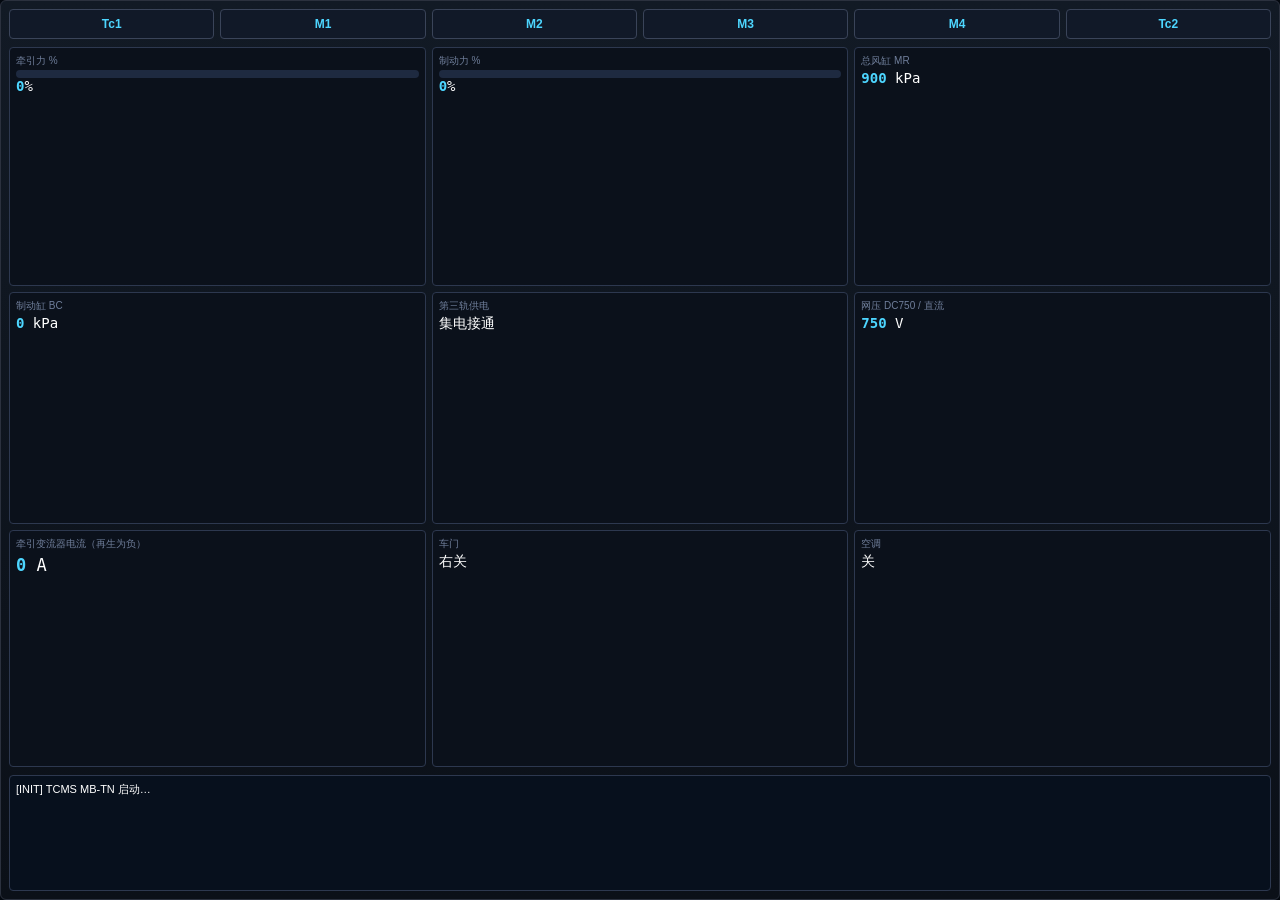
==== tcms-dmi/index.html @ c649f11d "feat(tcms): split TCMS into standalone embedded HTML" ====
<!DOCTYPE html>
<html lang="zh-CN">
<head>
  <meta charset="UTF-8" />
  <meta name="viewport" content="width=device-width,initial-scale=1" />
  <title>列车监控 TCMS</title>
  <style>
    :root{--bg:#03080f;--panel:#0b111b;--line:#182235;--cyan:#4dd6ff;--dim:#6f7e9a;--green:#5af58a;--amber:#ffd85a;--red:#ff5a5a}
    html,body{margin:0;height:100%;background:var(--bg);font-family:"Segoe UI","Microsoft YaHei",sans-serif;color:#fff}
    .tcms-pane{height:100%;box-sizing:border-box;padding:8px;border:1px solid #2b313e;border-radius:6px;background:linear-gradient(180deg,#121a25,#0b1018);display:flex;flex-direction:column;gap:8px}
    .train-cars{display:grid;grid-template-columns:repeat(6,1fr);gap:6px}
    .car{height:28px;border:1px solid #3a4459;border-radius:4px;background:#111928;display:flex;align-items:center;justify-content:center;font-weight:700;color:var(--cyan);font-size:12px}
    .tcms-grid{flex:1;display:grid;grid-template-columns:repeat(3,minmax(0,1fr));gap:6px;min-height:0}
    .tcms-cell{border:1px solid #2d384f;border-radius:4px;padding:6px;background:var(--panel)}
    .tcms-cell .lab{font-size:10px;color:var(--dim);margin-bottom:2px}
    .tcms-cell .num{font-family:"Menlo",monospace;color:#fff;font-size:14px}
    .tcms-cell .num b{color:var(--cyan);font-weight:800}
    .tcms-cell .bar{height:8px;border-radius:999px;overflow:hidden;background:#1e2a40}
    .tcms-cell .bar span{display:block;height:100%;width:0;background:var(--green)}
    .tcms-cell .bar span.bk{background:var(--amber)}
    .tcms-cell .num.motor-i-wrap{font-size:17px;line-height:1.2;padding-top:2px}
    .tcms-cell .num.motor-i-wrap.regen b{color:var(--green)}
    .tcms-cell .num.motor-i-wrap.traction b{color:var(--amber)}
    .tcms-log{height:102px;overflow:auto;padding:6px;background:#07101d;border:1px solid #2d384f;border-radius:4px;font-size:11px;line-height:1.4}
    .tcms-log .err{color:var(--red)} .tcms-log .ok{color:var(--green)} .tcms-log .info{color:var(--cyan)}
  </style>
</head>
<body>
  <div class="tcms-pane">
    <div class="train-cars">
      <div class="car" data-car="1">Tc1</div><div class="car" data-car="2">M1</div><div class="car" data-car="3">M2</div><div class="car" data-car="4">M3</div><div class="car" data-car="5">M4</div><div class="car" data-car="6">Tc2</div>
    </div>
    <div class="tcms-grid">
      <div class="tcms-cell"><div class="lab">牵引力 %</div><div class="bar"><span id="trBar"></span></div><div class="num"><b id="trPct">0</b>%</div></div>
      <div class="tcms-cell"><div class="lab">制动力 %</div><div class="bar"><span id="bkBar" class="bk"></span></div><div class="num"><b id="bkPct">0</b>%</div></div>
      <div class="tcms-cell"><div class="lab">总风缸 MR</div><div class="num"><b id="mrPress">900</b> kPa</div></div>
      <div class="tcms-cell"><div class="lab">制动缸 BC</div><div class="num"><b id="bcPress">0</b> kPa</div></div>
      <div class="tcms-cell"><div class="lab">第三轨供电</div><div class="num" id="thirdRailState">集电接通</div></div>
      <div class="tcms-cell"><div class="lab">网压 DC750 / 直流</div><div class="num"><b id="lineV">750</b> V</div></div>
      <div class="tcms-cell"><div class="lab">牵引变流器电流（再生为负）</div><div class="num motor-i-wrap neutral" id="motorCurrentWrap"><b id="motorCurrentA">0</b><span> A</span></div></div>
      <div class="tcms-cell"><div class="lab">车门</div><div class="num" id="doorState">右关</div></div>
      <div class="tcms-cell"><div class="lab">空调</div><div class="num" id="acState">关</div></div>
    </div>
    <div class="tcms-log" id="tcmsLog"><div>[INIT] TCMS MB-TN 启动…</div></div>
  </div>
</body>
</html>
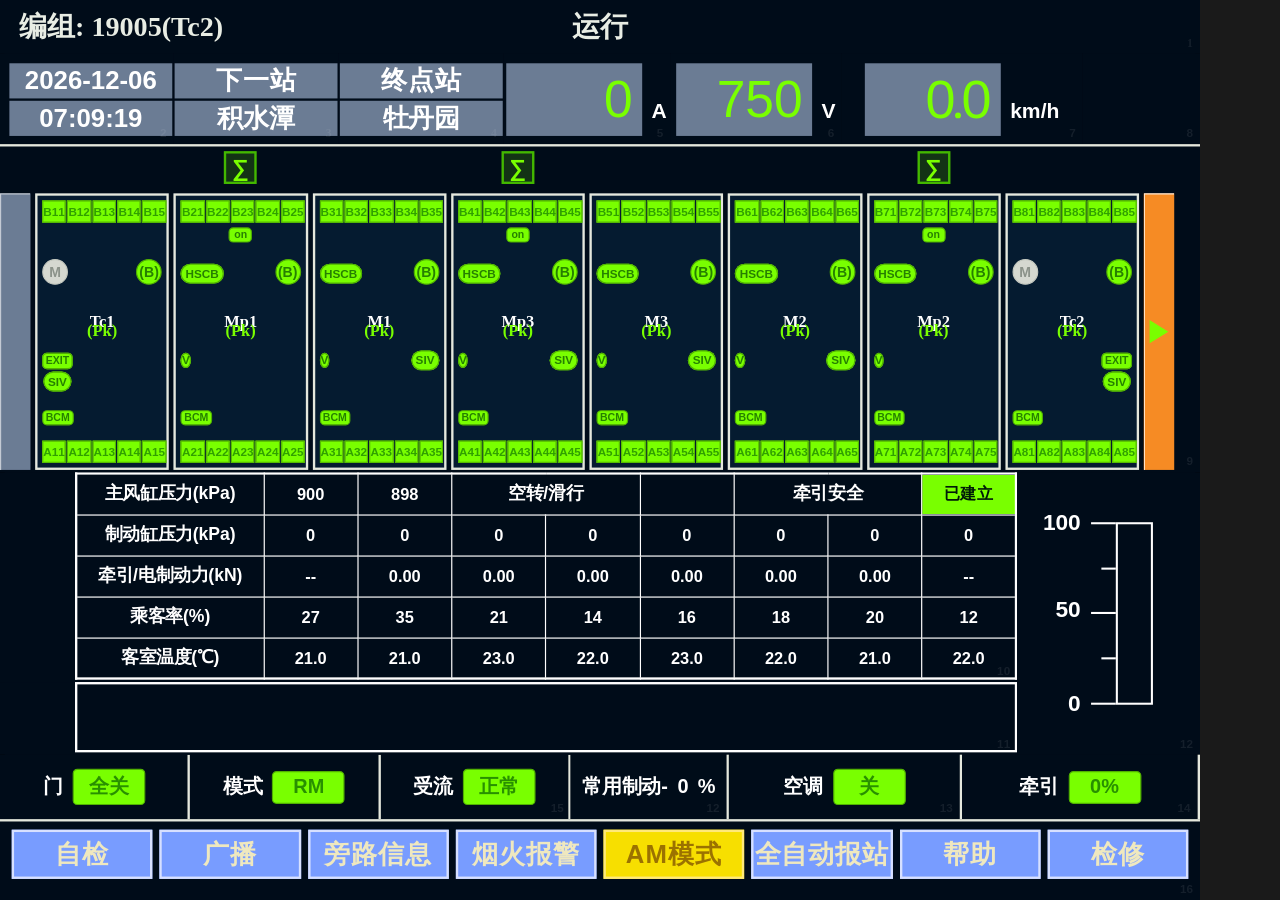
==== commit 93301aa6: "feat(tcms): add TCMS log display and update styles - Introduced a new log display section in index.h" ====
--- a/tcms-dmi/index.html
+++ b/tcms-dmi/index.html
@@ -2,46 +2,856 @@
 <html lang="zh-CN">
 <head>
   <meta charset="UTF-8" />
-  <meta name="viewport" content="width=device-width,initial-scale=1" />
+  <meta name="viewport" content="width=1024,initial-scale=1" />
   <title>列车监控 TCMS</title>
   <style>
-    :root{--bg:#03080f;--panel:#0b111b;--line:#182235;--cyan:#4dd6ff;--dim:#6f7e9a;--green:#5af58a;--amber:#ffd85a;--red:#ff5a5a}
-    html,body{margin:0;height:100%;background:var(--bg);font-family:"Segoe UI","Microsoft YaHei",sans-serif;color:#fff}
-    .tcms-pane{height:100%;box-sizing:border-box;padding:8px;border:1px solid #2b313e;border-radius:6px;background:linear-gradient(180deg,#121a25,#0b1018);display:flex;flex-direction:column;gap:8px}
-    .train-cars{display:grid;grid-template-columns:repeat(6,1fr);gap:6px}
-    .car{height:28px;border:1px solid #3a4459;border-radius:4px;background:#111928;display:flex;align-items:center;justify-content:center;font-weight:700;color:var(--cyan);font-size:12px}
-    .tcms-grid{flex:1;display:grid;grid-template-columns:repeat(3,minmax(0,1fr));gap:6px;min-height:0}
-    .tcms-cell{border:1px solid #2d384f;border-radius:4px;padding:6px;background:var(--panel)}
-    .tcms-cell .lab{font-size:10px;color:var(--dim);margin-bottom:2px}
-    .tcms-cell .num{font-family:"Menlo",monospace;color:#fff;font-size:14px}
-    .tcms-cell .num b{color:var(--cyan);font-weight:800}
-    .tcms-cell .bar{height:8px;border-radius:999px;overflow:hidden;background:#1e2a40}
-    .tcms-cell .bar span{display:block;height:100%;width:0;background:var(--green)}
-    .tcms-cell .bar span.bk{background:var(--amber)}
-    .tcms-cell .num.motor-i-wrap{font-size:17px;line-height:1.2;padding-top:2px}
-    .tcms-cell .num.motor-i-wrap.regen b{color:var(--green)}
-    .tcms-cell .num.motor-i-wrap.traction b{color:var(--amber)}
-    .tcms-log{height:102px;overflow:auto;padding:6px;background:#07101d;border:1px solid #2d384f;border-radius:4px;font-size:11px;line-height:1.4}
-    .tcms-log .err{color:var(--red)} .tcms-log .ok{color:var(--green)} .tcms-log .info{color:var(--cyan)}
+    :root{
+      --w:1024px;
+      --h:768px;
+      --green:#79ff00;
+      --green-d:#43b800;
+      --grid:#e5e8dd;
+      --panel:#0f2336;
+      --panel-d:#081522;
+      --dark:#00182e;
+      --blue:#789cff;
+      --yellow:#f7df00;
+      --orange:#f68b24;
+      --text:#f5f5ed;
+      --muted:#d6d8cf;
+    }
+    *{box-sizing:border-box}
+    html,body{
+      margin:0;
+      width:100%;
+      height:100%;
+      overflow:hidden;
+      background:#1a1a1a;
+      color:var(--text);
+      font-family:"Microsoft YaHei","PingFang SC",Arial,sans-serif;
+      user-select:none;
+    }
+    body{display:block}
+    .tcms{
+      width:var(--w);
+      height:var(--h);
+      position:relative;
+      overflow:hidden;
+      background:rgb(0,12,25);
+      border:none;
+      box-shadow:inset 0 0 0 4px #000;
+      transform-origin:top left;
+    }
+    .layout{
+      display:grid;
+      width:1024px;
+      height:768px;
+      grid-template-columns:148px 141px 141px 57px 85px 50px 96px 103px 47px 56px 100px;
+      grid-template-rows:46.389px 76.285px 280.397px 179.369px 61.852px 54.638px 69.070px;
+    }
+    .zone{
+      position:relative;
+      background:rgb(0,12,25);
+      overflow:hidden;
+    }
+    .zone::after{
+      content:attr(data-zone);
+      position:absolute;
+      right:6px;
+      bottom:4px;
+      color:rgba(255,255,255,.08);
+      font-size:10px;
+      font-weight:900;
+      pointer-events:none;
+    }
+    .z1{grid-area:1/1/2/12}
+    .z2{grid-area:2/1/3/2}
+    .z3{grid-area:2/2/3/3}
+    .z4{grid-area:2/3/3/4}
+    .z5{grid-area:2/4/3/6}
+    .z6{grid-area:2/6/3/8}
+    .z7{grid-area:2/8/3/11}
+    .z8{grid-area:2/11/3/12}
+    .z9{grid-area:3/1/4/12}
+    .z10{grid-area:4/1/5/10}
+    .z11{grid-area:5/1/6/10}
+    .z12a{grid-area:4/10/6/12}
+    .z15{grid-area:6/1/7/5}
+    .z12b{grid-area:6/5/7/7}
+    .z13{grid-area:6/7/7/9}
+    .z14{grid-area:6/9/7/12}
+    .z16{grid-area:7/1/8/12}
+
+    .header{
+      position:relative;
+      display:flex;
+      align-items:center;
+      justify-content:flex-start;
+      height:100%;
+      padding:0 16px;
+      color:#e8ede4;
+      font-size:18px;
+      font-weight:700;
+      font-family:"SimSun","Songti SC",STSong,"NSimSun",serif;
+    }
+    .header .train-id{
+      position:relative;
+      z-index:1;
+      white-space:nowrap;
+      font-size:24px;
+    }
+    .header .title{
+      position:absolute;
+      left:50%;
+      top:50%;
+      transform:translate(-50%,-50%);
+      margin:0;
+      font-family:"SimSun","Songti SC",STSong,"NSimSun",serif;
+      font-size:24px;
+      font-weight:700;
+      white-space:nowrap;
+      pointer-events:none;
+    }
+    .status-cell{
+      height:100%;
+      display:flex;
+      flex-direction:column;
+      align-items:center;
+      justify-content:center;
+      gap:2px;
+      text-align:center;
+      color:#eef1e8;
+    }
+    .gray-box{
+      width:116px;
+      height:62px;
+      background:#6b7c94;
+      display:flex;
+      align-items:center;
+      justify-content:flex-end;
+      padding-right:8px;
+    }
+    .half-box{
+      width:139px;
+      height: 30px;
+      background:#6b7c94;
+      display:flex;
+      align-items:center;
+      justify-content:center;
+    }
+    .z2.status-cell{
+      align-items:flex-end;
+      padding-right:1px;
+    }
+    .power .gray-box, .speed .gray-box{
+      flex-direction:row;
+      gap:8px;
+      font-variant-numeric:tabular-nums;
+      font-feature-settings:"tnum";
+      font-family:"Arial","Helvetica Neue","Microsoft YaHei","PingFang SC",sans-serif;
+    }
+    .status-cell .lab{
+      color:#fff;
+      font-size:22px;
+      font-weight:600;
+      letter-spacing:1px;
+    }
+    .status-cell .val{
+      color:#fff;
+      font-size:22px;
+      font-weight:600;
+      line-height:1.05;
+    }
+    .z3.status-cell, .z4.status-cell{
+      font-family:"SimSun","Songti SC",STSong,"NSimSun",serif;
+    }
+    .power{
+      display:flex;
+      align-items:center;
+      justify-content:center;
+      gap:8px;
+      height:100%;
+      font-weight:900;
+    }
+    .z5.power{
+      justify-content:flex-start;
+      padding-left:2px;
+    }
+    .power .minus{
+      color:var(--green);
+      font-size:34px;
+      line-height:1;
+    }
+    .power .amp{
+      min-width:70px;
+      color:var(--green);
+      font-size:44px;
+      font-weight:300;
+      text-align:right;
+    }
+    .power .unit{align-self:flex-end;margin-bottom:17px;color:#fff;font-size:18px}
+    .speed{
+      height:100%;
+      display:flex;
+      align-items:center;
+      justify-content:center;
+      gap:8px;
+      color:var(--green);
+      font-weight:900;
+    }
+    .speed .num{
+      font-size:46px;
+      font-weight:300;
+    }
+    .speed .decimal-dot{
+      display:inline-block;
+      width:5px;
+      height:5px;
+      margin:0 0px 0px;
+      border-radius:50%;
+      background:currentColor;
+      vertical-align:baseline;
+    }
+    .speed .unit{align-self:flex-end;margin-bottom:17px;color:#fff;font-size:18px}
+    .side-ind{
+      height:100%;
+      display:grid;
+      place-items:center;
+    }
+
+    .train-area{
+      padding:40px 0 2px 0;
+      border-top:2px solid var(--grid);
+      display:flex;
+      justify-content:flex-start;
+      gap:4px;
+    }
+    .left-bar{
+      width:26px;
+      background:#6b7c94;
+      box-shadow:inset 1px 1px 0 rgba(255,255,255,0.6);
+    }
+    .right-bar{
+      width:26px;
+      background:#f68b24;
+      display:flex;
+      align-items:center;
+      justify-content:center;
+      box-shadow:inset 1px 1px 0 rgba(255,255,255,0.8);
+    }
+    .right-bar .arrow{
+      width:0;
+      height:0;
+      border-top:10px solid transparent;
+      border-bottom:10px solid transparent;
+      border-left:16px solid #79ff00;
+    }
+    .main-cars{
+      width:942px;
+      position:relative;
+    }
+    .pantographs{
+      position:absolute;
+      top:-36px;
+      left:0;
+      right:0;
+      display:grid;
+      grid-template-columns:repeat(8, minmax(0, 1fr));
+      gap:4px;
+      pointer-events:none;
+    }
+    .panto{
+      justify-self:center;
+      width:28px;
+      height:28px;
+      border:2px solid var(--green-d);
+      color:var(--green);
+      display:grid;
+      place-items:center;
+      font-size:20px;
+      font-weight:900;
+      line-height:1;
+      background:rgba(121,255,0,.16);
+    }
+    .cars{
+      display:grid;
+      grid-template-columns:repeat(8, minmax(0, 1fr));
+      height:100%;
+      gap:4px;
+    }
+    .car{
+      position:relative;
+      border:2px solid var(--grid);
+      padding:4px;
+      background:rgba(8,34,58,.72);
+    }
+    .car-name{
+      position:absolute;
+      top:100px;
+      left:0;
+      right:0;
+      color:#fff;
+      text-align:center;
+      font-family:Georgia,serif;
+      font-size:14px;
+      font-weight:800;
+    }
+    .device-row{
+      display:flex;
+      justify-content:space-between;
+      align-items:center;
+      min-height:22px;
+      padding:0;
+    }
+    .device-row.top-status{
+      justify-content:center;
+      min-height:16px;
+      margin-bottom:2px;
+      position:absolute;
+      top:26px;
+      left:0;
+      right:0;
+    }
+    .device-row.mid-row{
+      position:absolute;
+      top:54px;
+      left:4px;
+      right:4px;
+    }
+    .device-row.lower-row{
+      position:absolute;
+      top:130px;
+      left:4px;
+      right:4px;
+    }
+    .chip,.round{
+      background:#79ff00;
+      color:#268000;
+      border:1px solid #50b000;
+      font-weight:900;
+      text-align:center;
+      white-space:nowrap;
+    }
+    .chip{
+      min-width:20px;
+      border-radius:4px;
+      padding:1px 2px;
+      font-size:9px;
+      line-height:1;
+    }
+    .round{
+      min-width:24px;
+      min-height:16px;
+      border-radius:999px;
+      padding:2px 3px;
+      font-size:10px;
+      line-height:12px;
+    }
+    .round.big{
+      min-width:22px;
+      min-height:22px;
+      border-radius:50%;
+      display:inline-flex;
+      align-items:center;
+      justify-content:center;
+      font-size:12px;
+      padding:0;
+    }
+    .round.small{
+      min-width:18px;
+      min-height:18px;
+      border-radius:50%;
+      padding:0;
+      font-size:10px;
+    }
+    .muted{
+      background:#d5d8d0;
+      color:#8b9289;
+      box-shadow:none;
+      border-color:#c5c9c0;
+    }
+    .door-band{
+      display:grid;
+      grid-template-columns:repeat(5,1fr);
+      gap:1px;
+      margin-bottom:4px;
+    }
+    .door-band.bottom{
+      position:absolute;
+      left:4px;
+      right:4px;
+      bottom:4px;
+      margin:0;
+    }
+    .door{
+      height:19px;
+      display:grid;
+      place-items:center;
+      color:#30a000;
+      font-size:10px;
+      font-weight:800;
+      background:#79ff00;
+      border:1px solid #56b900;
+    }
+    .door.open{
+      color:#712500;
+      background:#f68b24;
+      border-color:#c76716;
+    }
+    .subtle{
+      position:absolute;
+      top:108px;
+      left:0;
+      right:0;
+      color:#79ff00;
+      font-family:Georgia,serif;
+      font-size:14px;
+      font-weight:800;
+      text-align:center;
+    }
+
+    .table-wrapper{
+      position:absolute;
+      inset:0px 0px 2px 64px;
+      display:flex;
+      align-items:stretch;
+      justify-content:stretch;
+    }
+    .error-box{
+      position:absolute;
+      inset:0px 0px 2px 64px;
+      border:2px solid #fff;
+      display:flex;
+      align-items:center;
+      padding:0 10px;
+      font-family:"Consolas","Menlo",monospace;
+      font-size:14px;
+      white-space:nowrap;
+      overflow:hidden;
+    }
+    .status-table{
+      width:100%;
+      border-collapse:collapse;
+      table-layout:fixed;
+      border:2px solid #fff;
+      color:#fff;
+      font-size:14px;
+      font-weight:800;
+      text-align:center;
+    }
+    .status-table .label-col{
+      width:160px;
+    }
+    .status-table .data-col{
+      width:calc((100% - 160px) / 8);
+    }
+    .status-table td{
+      border:1px solid #fff;
+      padding:2px 4px;
+      height:32px;
+      overflow:hidden;
+      text-overflow:clip;
+      white-space:nowrap;
+    }
+    .status-table .tlabel{
+      font-size:15px;
+      white-space:nowrap;
+    }
+    .status-table .ok-cell{
+      background:#79ff00;
+      color:#001a08;
+    }
+    .status-table .err-cell{
+      background:#f4432f;
+      color:#fff;
+    }
+    .gauge-zone{
+      display:flex;
+      align-items:center;
+      justify-content:center;
+    }
+    .force-meter{
+      width:150px;
+      height:185px;
+      position:relative;
+      color:#fff;
+      font-weight:900;
+      transform:scale(.88);
+      transform-origin:center;
+    }
+    .force-label{
+      position:absolute;
+      left:0;
+      width:48px;
+      text-align:right;
+      font-size:22px;
+      line-height:1;
+    }
+    .force-label.top{top:-6px}
+    .force-label.mid{top:78px}
+    .force-label.bottom{bottom:-6px}
+    .force-tick{
+      position:absolute;
+      left:58px;
+      width:24px;
+      height:2px;
+      background:#fff;
+    }
+    .force-tick.top{top:4px}
+    .force-tick.mid{top:91px}
+    .force-tick.bottom{bottom:4px}
+    .force-box{
+      position:absolute;
+      left:82px;
+      top:4px;
+      width:36px;
+      height:177px;
+    }
+    .force-frame{
+      position:absolute;
+      inset:0;
+      border:2px solid #fff;
+      background:transparent;
+      z-index:3;
+    }
+    .force-short-tick{
+      position:absolute;
+      left:68px;
+      width:14px;
+      height:2px;
+      background:#fff;
+    }
+    .force-short-tick.q75{top:48px}
+    .force-short-tick.q25{top:135px}
+    .force-bar{
+      position:absolute;
+      left:2px;
+      right:2px;
+      top:2px;
+      bottom:2px;
+      overflow:hidden;
+      z-index:2;
+    }
+    .force-fill{
+      position:absolute;
+      left:0;
+      bottom:0;
+      width:100%;
+      height:0;
+      background:#f4432f;
+    }
+    .force-fill.traction{
+      background:#79ff00;
+    }
+    .info-row{
+      display:grid;
+      grid-template-columns:repeat(3,1fr);
+      height:100%;
+    }
+    .info-card{
+      display:flex;
+      align-items:center;
+      justify-content:center;
+      gap:8px;
+      border-right:2px solid var(--grid);
+      color:#fff;
+      font-size:17px;
+      font-weight:900;
+    }
+    .mini-light{
+      min-width:62px;
+      padding:3px 8px;
+      border-radius:4px;
+      background:#79ff00;
+      color:#289000;
+      border:1px solid #50b000;
+      text-align:center;
+    }
+    .footer-row{
+      display:grid;
+      grid-template-columns:repeat(8,1fr);
+      gap:6px;
+      padding:7px 10px;
+      border-top:2px solid var(--grid);
+    }
+    .btn{
+      display:flex;
+      align-items:center;
+      justify-content:center;
+      height:42px;
+      color:#efe8bf;
+      background:#789cff;
+      border:2px solid #d7e0ff;
+      font-size:22px;
+      font-weight:800;
+      letter-spacing:1px;
+    }
+    .btn.active{
+      color:#9b7200;
+      background:#f7df00;
+      border-color:#ffe97a;
+    }
+    .value-green{color:var(--green)}
+    .value-blue{color:#dce4ff}
   </style>
 </head>
 <body>
-  <div class="tcms-pane">
-    <div class="train-cars">
-      <div class="car" data-car="1">Tc1</div><div class="car" data-car="2">M1</div><div class="car" data-car="3">M2</div><div class="car" data-car="4">M3</div><div class="car" data-car="5">M4</div><div class="car" data-car="6">Tc2</div>
-    </div>
-    <div class="tcms-grid">
-      <div class="tcms-cell"><div class="lab">牵引力 %</div><div class="bar"><span id="trBar"></span></div><div class="num"><b id="trPct">0</b>%</div></div>
-      <div class="tcms-cell"><div class="lab">制动力 %</div><div class="bar"><span id="bkBar" class="bk"></span></div><div class="num"><b id="bkPct">0</b>%</div></div>
-      <div class="tcms-cell"><div class="lab">总风缸 MR</div><div class="num"><b id="mrPress">900</b> kPa</div></div>
-      <div class="tcms-cell"><div class="lab">制动缸 BC</div><div class="num"><b id="bcPress">0</b> kPa</div></div>
-      <div class="tcms-cell"><div class="lab">第三轨供电</div><div class="num" id="thirdRailState">集电接通</div></div>
-      <div class="tcms-cell"><div class="lab">网压 DC750 / 直流</div><div class="num"><b id="lineV">750</b> V</div></div>
-      <div class="tcms-cell"><div class="lab">牵引变流器电流（再生为负）</div><div class="num motor-i-wrap neutral" id="motorCurrentWrap"><b id="motorCurrentA">0</b><span> A</span></div></div>
-      <div class="tcms-cell"><div class="lab">车门</div><div class="num" id="doorState">右关</div></div>
-      <div class="tcms-cell"><div class="lab">空调</div><div class="num" id="acState">关</div></div>
-    </div>
-    <div class="tcms-log" id="tcmsLog"><div>[INIT] TCMS MB-TN 启动…</div></div>
-  </div>
+  <main class="tcms" aria-label="列车监控 TCMS">
+    <section class="layout">
+      <div class="zone z1 header" data-zone="1">
+        <div class="train-id">编组: <span id="trainNo">19005(Tc2)</span></div>
+        <div class="title">运行</div>
+      </div>
+      <div class="zone z2 status-cell" data-zone="2">
+        <div class="half-box"><div class="val" id="dateText">2026-04-29</div></div>
+        <div class="half-box"><div class="val" id="timeText">17:21:57</div></div>
+      </div>
+      <div class="zone z3 status-cell" data-zone="3">
+        <div class="half-box"><div class="lab">下一站</div></div>
+        <div class="half-box"><div class="val" id="nextStation">积水潭</div></div>
+      </div>
+      <div class="zone z4 status-cell" data-zone="4">
+        <div class="half-box"><div class="lab">终点站</div></div>
+        <div class="half-box"><div class="val" id="terminalStation">牡丹园</div></div>
+      </div>
+      <div class="zone z5 power" data-zone="5">
+        <div class="gray-box"><span class="minus" id="currentSign">−</span><span class="amp" id="currentA">0</span></div><span class="unit">A</span>
+      </div>
+      <div class="zone z6 power" data-zone="6">
+        <div class="gray-box"><span class="amp" id="lineV">750</span></div><span class="unit">V</span>
+      </div>
+      <div class="zone z7 speed" data-zone="7">
+        <div class="gray-box"><span class="num" id="speedKmh">0<span class="decimal-dot"></span>0</span></div><span class="unit">km/h</span>
+      </div>
+      <div class="zone z8 side-ind" data-zone="8"></div>
+
+      <div class="zone z9 train-area" data-zone="9">
+        <div class="left-bar"></div>
+        <div class="main-cars">
+          <div class="pantographs">
+            <div class="panto" style="opacity:0">∑</div><div class="panto">∑</div><div class="panto" style="opacity:0">∑</div><div class="panto">∑</div>
+            <div class="panto" style="opacity:0">∑</div><div class="panto" style="opacity:0">∑</div><div class="panto">∑</div><div class="panto" style="opacity:0">∑</div>
+          </div>
+          <div class="cars" id="cars"></div>
+        </div>
+        <div class="right-bar"><div class="arrow"></div></div>
+      </div>
+
+      <div class="zone z10" data-zone="10">
+        <div class="table-wrapper">
+          <table class="status-table" id="statusTable"></table>
+        </div>
+      </div>
+      <div class="zone z11" data-zone="11">
+        <div class="error-box" id="tcmsLog"></div>
+      </div>
+      <div class="zone z12a gauge-zone" data-zone="12">
+        <div class="force-meter" aria-label="牵引制动力百分比">
+          <span class="force-label top">100</span>
+          <span class="force-label mid">50</span>
+          <span class="force-label bottom">0</span>
+          <span class="force-tick top"></span>
+          <span class="force-tick mid"></span>
+          <span class="force-tick bottom"></span>
+          <span class="force-short-tick q75"></span>
+          <span class="force-short-tick q25"></span>
+          <span class="force-box">
+            <span class="force-bar"><span class="force-fill" id="forceFill"></span></span>
+            <span class="force-frame"></span>
+          </span>
+        </div>
+      </div>
+      <div class="zone z15 info-row" data-zone="15">
+        <div class="info-card"><span>门</span><span class="mini-light" id="doorState">全关</span></div>
+        <div class="info-card"><span>模式</span><span class="mini-light" id="modeState">RM</span></div>
+        <div class="info-card"><span>受流</span><span class="mini-light" id="railState">正常</span></div>
+      </div>
+      <div class="zone z12b info-card" data-zone="12">常用制动-<span id="brakePct">0</span>%</div>
+      <div class="zone z13 info-card" data-zone="13">空调 <span class="mini-light" id="acState">关</span></div>
+      <div class="zone z14 info-card" data-zone="14">牵引 <span class="mini-light" id="tractionPct">0%</span></div>
+      <div class="zone z16 footer-row" data-zone="16">
+        <div class="btn">自检</div>
+        <div class="btn">广播</div>
+        <div class="btn">旁路信息</div>
+        <div class="btn">烟火报警</div>
+        <div class="btn active">AM模式</div>
+        <div class="btn">全自动报站</div>
+        <div class="btn">帮助</div>
+        <div class="btn">检修</div>
+      </div>
+    </section>
+  </main>
+
+  <script>
+    const CAR_NAMES = ["Tc1","Mp1","M1","Mp3","M3","M2","Mp2","Tc2"];
+    const OCC = [27,35,21,14,16,18,20,12];
+    const TEMP = [21,21,23,22,23,22,21,22];
+    const $ = (id) => document.getElementById(id);
+    const fmt = (n, digits = 0) => Number(n || 0).toFixed(digits);
+    let lastData = {};
+
+    function fitScreen() {
+      const scale = Math.min(window.innerWidth / 1024, window.innerHeight / 768);
+      document.querySelector(".tcms").style.transform = `scale(${scale})`;
+    }
+
+    function buildCars() {
+      $("cars").innerHTML = CAR_NAMES.map((name, i) => {
+        const start = i + 1;
+        const topDoors = Array.from({length:5}, (_, j) => `<div class="door" data-door="${i}-${j}">B${start}${j + 1}</div>`).join("");
+        const bottomDoors = Array.from({length:5}, (_, j) => `<div class="door" data-door-b="${i}-${j}">A${start}${j + 1}</div>`).join("");
+        
+        let leftTop = "", rightTop = "", leftMid = "", rightMid = "", onLabel = "";
+        
+        if (name === "Tc1") {
+          leftTop = '<span class="round big muted">M</span>';
+          rightTop = '<span class="round big">(B)</span>';
+          leftMid = '<span class="chip">EXIT</span><br><span class="round" style="margin-top:2px">SIV</span>';
+        } else if (name === "Tc2") {
+          leftTop = '<span class="round big muted">M</span>';
+          rightTop = '<span class="round big">(B)</span>';
+          rightMid = '<span class="chip">EXIT</span><br><span class="round" style="margin-top:2px">SIV</span>';
+        } else {
+          leftTop = '<span class="round">HSCB</span>';
+          rightTop = '<span class="round big">(B)</span>';
+          leftMid = '<span class="round small">V</span>';
+          
+          if (name === "Mp1" || name === "Mp3" || name === "Mp2") {
+            onLabel = '<span class="chip">on</span>';
+          }
+          if (name === "M1" || name === "Mp3" || name === "M3" || name === "M2") {
+            rightMid = '<span class="round">SIV</span>';
+          }
+        }
+
+        return `
+          <div class="car">
+            <div class="door-band">${topDoors}</div>
+            <div class="device-row top-status">${onLabel}</div>
+            <div class="device-row mid-row">
+              <div style="text-align:center">${leftTop}</div>
+              <div style="text-align:center">${rightTop}</div>
+            </div>
+            <div class="device-row lower-row" style="align-items:flex-start">
+              <div style="text-align:center">${leftMid}</div>
+              <div style="text-align:center">${rightMid}</div>
+            </div>
+            <div class="car-name">${name}</div>
+            <div class="subtle">(Pk)</div>
+            <div class="device-row" style="position:absolute;bottom:32px;left:4px"><span class="chip">BCM</span></div>
+            <div class="door-band bottom">${bottomDoors}</div>
+          </div>`;
+      }).join("");
+    }
+
+    function buildTable(data = {}) {
+      const mr = data.mrPress ?? 900;
+      const bc = data.bcPress ?? 0;
+      const motorA = data.motorCurrentA ?? 0;
+      const trPct = data.trPct ?? 0;
+      const bkPct = data.bkPct ?? 0;
+      const motorKn = Math.abs(motorA) > 8 ? Math.max(12, Math.abs(motorA) / 26) : 0;
+      
+      const r1c2 = fmt(mr);
+      const r1c3 = fmt(mr - 2);
+      const safeClass = data.ebActive ? "err-cell" : "ok-cell";
+      const safeText = data.ebActive ? "未建立" : "已建立";
+      
+      let html = `
+        <colgroup>
+          <col class="label-col">
+          <col class="data-col">
+          <col class="data-col">
+          <col class="data-col">
+          <col class="data-col">
+          <col class="data-col">
+          <col class="data-col">
+          <col class="data-col">
+          <col class="data-col">
+        </colgroup>
+        <tr>
+          <td class="tlabel">主风缸压力(kPa)</td>
+          <td>${r1c2}</td>
+          <td>${r1c3}</td>
+          <td colspan="2" class="tlabel">空转/滑行</td>
+          <td></td>
+          <td colspan="2" class="tlabel">牵引安全</td>
+          <td class="${safeClass}">${safeText}</td>
+        </tr>
+      `;
+      
+      html += `<tr><td class="tlabel">制动缸压力(kPa)</td>` + CAR_NAMES.map(() => `<td>${fmt(bc)}</td>`).join("") + `</tr>`;
+      html += `<tr><td class="tlabel">牵引/电制动力(kN)</td>` + CAR_NAMES.map((n) => `<td>${n.startsWith("Tc") ? "--" : fmt(motorKn * (trPct ? 1 : -1), 2)}</td>`).join("") + `</tr>`;
+      html += `<tr><td class="tlabel">乘客率(%)</td>` + OCC.map(v => `<td>${v}</td>`).join("") + `</tr>`;
+      html += `<tr><td class="tlabel">客室温度(℃)</td>` + TEMP.map(v => `<td>${fmt(v, 1)}</td>`).join("") + `</tr>`;
+      
+      $("statusTable").innerHTML = html;
+    }
+
+    function doorLabel(side) {
+      if (side === "both") return "双开";
+      if (side === "left") return "左开";
+      if (side === "right") return "右开";
+      return "全关";
+    }
+
+    function updateDoors(side) {
+      document.querySelectorAll(".door").forEach((el) => el.classList.toggle("open", side === "left" || side === "both"));
+      document.querySelectorAll(".door-band.bottom .door").forEach((el) => el.classList.toggle("open", side === "right" || side === "both"));
+    }
+
+    function applyData(data) {
+      lastData = {...lastData, ...data};
+      $("trainNo").textContent = data.trainNo || "19005(Tc2)";
+      $("dateText").textContent = data.date || new Date().toISOString().slice(0, 10);
+      $("timeText").textContent = data.time || new Date().toTimeString().slice(0, 8);
+      $("nextStation").textContent = data.nextStation || "积水潭";
+      $("terminalStation").textContent = data.terminalStation || "牡丹园";
+      $("currentSign").textContent = (data.motorCurrentA ?? 0) < -0.5 ? "−" : "";
+      $("currentA").textContent = fmt(Math.abs(data.motorCurrentA ?? 0));
+      $("lineV").textContent = fmt(data.lineV ?? 750);
+      $("speedKmh").innerHTML = fmt(data.speedKmh ?? 0, 1).replace(".", `<span class="decimal-dot"></span>`);
+      $("doorState").textContent = doorLabel(data.doorOpenSide);
+      $("modeState").textContent = data.mode || "RM";
+      $("railState").textContent = data.keyOn === false ? "断电" : "正常";
+      $("brakePct").textContent = fmt(data.bkPct ?? 0);
+      $("acState").textContent = data.ac ? "on" : "关";
+      $("tractionPct").textContent = `${fmt(data.trPct ?? 0)}%`;
+      const forceFill = $("forceFill");
+      if (forceFill) {
+        const tr = Math.max(0, Math.min(100, data.trPct ?? 0));
+        const bk = Math.max(0, Math.min(100, data.bkPct ?? 0));
+        const traction = tr >= bk;
+        forceFill.classList.toggle("traction", traction);
+        forceFill.style.height = `${Math.max(tr, bk)}%`;
+      }
+      updateDoors(data.doorOpenSide || "none");
+      buildTable(data);
+    }
+
+    function appendLog(message, type = "info") {
+      const logEl = $("tcmsLog");
+      if (logEl) {
+        const prefix = new Date().toTimeString().slice(0, 8);
+        logEl.textContent = `[${prefix}] ${message}`;
+        logEl.style.color = type === "err" ? "#ffd0d0" : type === "ok" ? "#dcffe1" : "#e5f0ff";
+      }
+    }
+
+    window.addEventListener("message", (event) => {
+      const msg = event.data || {};
+      if (msg.type === "metro-tcms-dmi") applyData(msg.state || {});
+      if (msg.type === "metro-tcms-log") appendLog(msg.message, msg.level);
+    });
+
+    buildCars();
+    buildTable();
+    applyData({});
+    fitScreen();
+    window.addEventListener("resize", fitScreen);
+    setInterval(() => {
+      if (!lastData.time) $("timeText").textContent = new Date().toTimeString().slice(0, 8);
+    }, 1000);
+  </script>
 </body>
 </html>
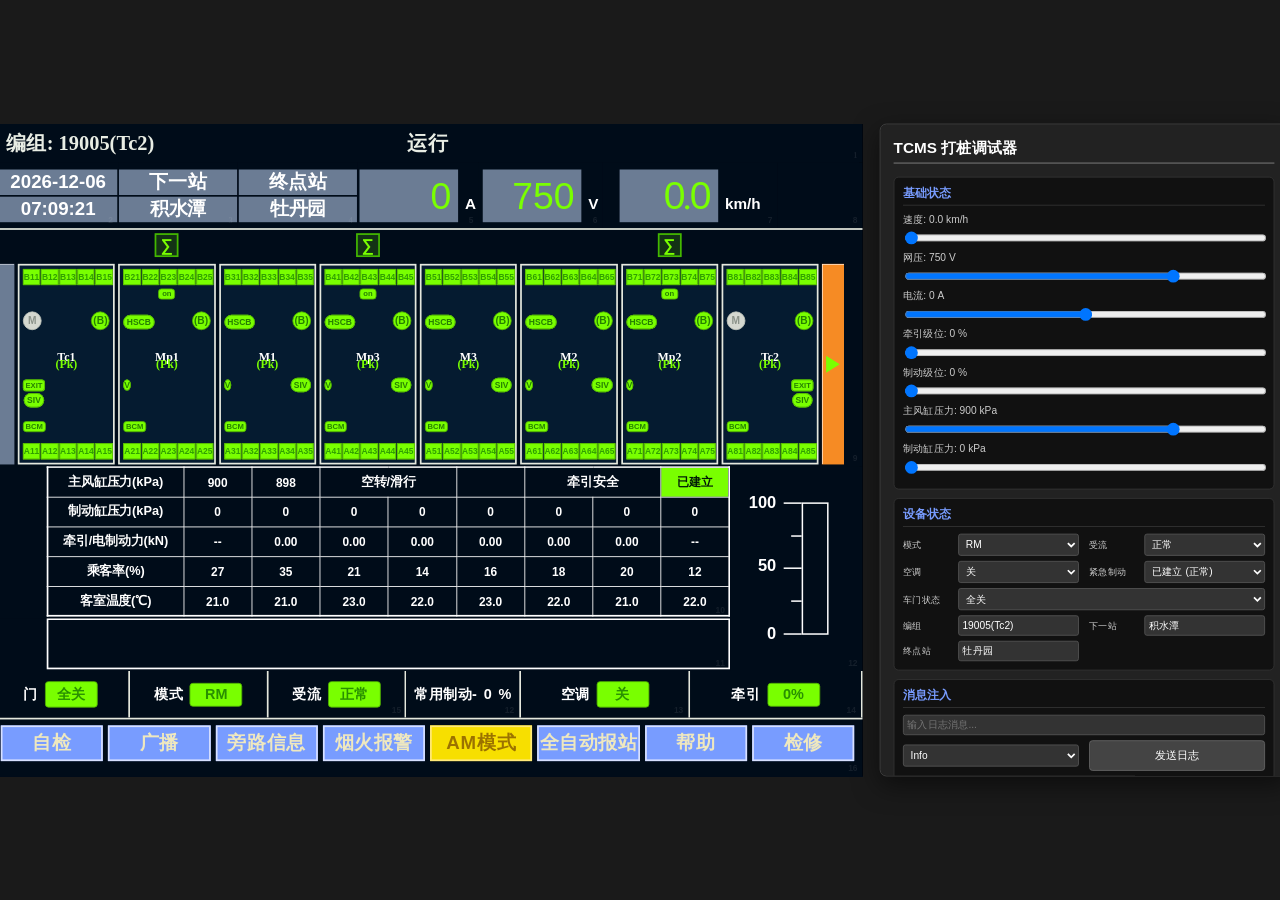
==== commit 6c7704fe: "feat(tcms): add mock panel debugger to TCMS DMI - Add a control panel with sliders, selects, and inp" ====
--- a/tcms-dmi/index.html
+++ b/tcms-dmi/index.html
@@ -31,7 +31,59 @@
       font-family:"Microsoft YaHei","PingFang SC",Arial,sans-serif;
       user-select:none;
     }
-    body{display:block}
+    body {
+      display: flex;
+      justify-content: center;
+      align-items: center;
+    }
+
+    .simulator { display: flex; gap: 20px; transform: scale(0.85); transform-origin: center center; }
+
+    /* 控制台样式 */
+    .control-panel {
+        width: 480px; background-color: #222; border-radius: 8px; padding: 15px;
+        box-shadow: 0 10px 30px rgba(0,0,0,0.5); display: flex; flex-direction: column;
+        gap: 10px; border: 1px solid #444; height: 768px; box-sizing: border-box; overflow-y: auto;
+    }
+    .control-panel h2 { margin: 0 0 5px 0; font-size: 18px; border-bottom: 2px solid #555; padding-bottom: 5px; color: #fff;}
+    .ctrl-group { background: #111; padding: 10px; border-radius: 6px; border: 1px solid #333; }
+    .ctrl-group h3 { margin: 0 0 8px 0; font-size: 14px; color: var(--blue); border-bottom: 1px solid #333; padding-bottom: 4px;}
+    .ctrl-grid { display: grid; grid-template-columns: 1fr 1fr; gap: 6px 12px; }
+    .ctrl-item { display: flex; align-items: center; justify-content: space-between; }
+    .ctrl-item label { font-size: 11px; color: #ccc; width: 65px; flex-shrink: 0; }
+    .ctrl-item input[type="text"], .ctrl-item select { flex: 1; width: 100%; background: #333; color: white; border: 1px solid #555; padding: 4px; border-radius: 3px; font-size: 12px;}
+    .slider-row { display: flex; flex-direction: column; margin-bottom: 5px;}
+    .slider-row div { display: flex; justify-content: space-between; font-size: 12px; margin-bottom: 3px; color: #ccc;}
+    .slider-row input { width: 100%; cursor: pointer;}
+    button { background: #444; color: white; border: 1px solid #666; padding: 8px; border-radius: 4px; cursor: pointer; }
+
+    /* 嵌入 metro-simulator：仅 DMI，隐藏调试面板 */
+    html.tcms-embed-root, body.tcms-embed {
+        height: 100%;
+        margin: 0;
+        overflow: hidden;
+        background-color: rgb(0, 12, 25);
+    }
+    body.tcms-embed {
+        display: block;
+        padding: 0;
+    }
+    body.tcms-embed .simulator {
+        gap: 0;
+        transform: none;
+        transform-origin: top left;
+        width: 100%;
+        min-height: 0;
+    }
+    body.tcms-embed #mock-panel { display: none !important; }
+    body.tcms-embed .tcms {
+        transform-origin: top left;
+    }
+    body.tcms-embed #tcms-embed-wrap {
+        margin: 0 auto;
+        max-width: 100%;
+        box-sizing: border-box;
+    }
     .tcms{
       width:var(--w);
       height:var(--h);
@@ -596,7 +648,8 @@
   </style>
 </head>
 <body>
-  <main class="tcms" aria-label="列车监控 TCMS">
+<div class="simulator">
+  <main class="tcms" aria-label="列车监控 TCMS" id="dmi-main">
     <section class="layout">
       <div class="zone z1 header" data-zone="1">
         <div class="train-id">编组: <span id="trainNo">19005(Tc2)</span></div>
@@ -681,6 +734,88 @@
       </div>
     </section>
   </main>
+
+  <div class="control-panel" id="mock-panel">
+      <h2>TCMS 打桩调试器</h2>
+      <div class="ctrl-group">
+          <h3>基础状态</h3>
+          <div class="slider-row">
+              <div><span>速度: <span id="v-speed">0.0</span> km/h</span></div>
+              <input type="range" id="c-speedKmh" min="0" max="110" step="0.1" value="0">
+          </div>
+          <div class="slider-row">
+              <div><span>网压: <span id="v-lineV">750</span> V</span></div>
+              <input type="range" id="c-lineV" min="0" max="1000" step="1" value="750">
+          </div>
+          <div class="slider-row">
+              <div><span>电流: <span id="v-motorCurrentA">0</span> A</span></div>
+              <input type="range" id="c-motorCurrentA" min="-1000" max="1000" step="1" value="0">
+          </div>
+          <div class="slider-row">
+              <div><span>牵引级位: <span id="v-trPct">0</span> %</span></div>
+              <input type="range" id="c-trPct" min="0" max="100" step="1" value="0">
+          </div>
+          <div class="slider-row">
+              <div><span>制动级位: <span id="v-bkPct">0</span> %</span></div>
+              <input type="range" id="c-bkPct" min="0" max="100" step="1" value="0">
+          </div>
+          <div class="slider-row">
+              <div><span>主风缸压力: <span id="v-mrPress">900</span> kPa</span></div>
+              <input type="range" id="c-mrPress" min="0" max="1200" step="10" value="900">
+          </div>
+          <div class="slider-row">
+              <div><span>制动缸压力: <span id="v-bcPress">0</span> kPa</span></div>
+              <input type="range" id="c-bcPress" min="0" max="600" step="10" value="0">
+          </div>
+      </div>
+      <div class="ctrl-group">
+          <h3>设备状态</h3>
+          <div class="ctrl-grid">
+              <div class="ctrl-item"><label>模式</label>
+                  <select id="c-mode">
+                      <option value="RM" selected>RM</option>
+                      <option value="AM">AM</option>
+                      <option value="CM">CM</option>
+                      <option value="FAM">FAM</option>
+                      <option value="ATB">ATB</option>
+                  </select>
+              </div>
+              <div class="ctrl-item"><label>受流</label><select id="c-keyOn"><option value="true" selected>正常</option><option value="false">断电</option></select></div>
+              <div class="ctrl-item"><label>空调</label><select id="c-ac"><option value="false" selected>关</option><option value="true">开</option></select></div>
+              <div class="ctrl-item"><label>紧急制动</label><select id="c-ebActive"><option value="false" selected>已建立 (正常)</option><option value="true">未建立 (EB)</option></select></div>
+              <div class="ctrl-item" style="grid-column: span 2;"><label>车门状态</label>
+                  <select id="c-doorOpenSide">
+                      <option value="none" selected>全关</option>
+                      <option value="left">左开</option>
+                      <option value="right">右开</option>
+                      <option value="both">双开</option>
+                  </select>
+              </div>
+              <div class="ctrl-item"><label>编组</label><input type="text" id="c-trainNo" value="19005(Tc2)"></div>
+              <div class="ctrl-item"><label>下一站</label><input type="text" id="c-nextStation" value="积水潭"></div>
+              <div class="ctrl-item"><label>终点站</label><input type="text" id="c-terminalStation" value="牡丹园"></div>
+          </div>
+      </div>
+      <div class="ctrl-group">
+          <h3>消息注入</h3>
+          <div class="ctrl-grid">
+              <div class="ctrl-item" style="grid-column: span 2;">
+                  <input type="text" id="c-logMsg" placeholder="输入日志消息...">
+              </div>
+              <div class="ctrl-item">
+                  <select id="c-logLevel">
+                      <option value="info">Info</option>
+                      <option value="ok">OK</option>
+                      <option value="err">Error</option>
+                  </select>
+              </div>
+              <div class="ctrl-item">
+                  <button type="button" id="btn-send-log" style="width:100%">发送日志</button>
+              </div>
+          </div>
+      </div>
+  </div>
+</div>
 
   <script>
     const CAR_NAMES = ["Tc1","Mp1","M1","Mp3","M3","M2","Mp2","Tc2"];
@@ -840,18 +975,116 @@
 
     window.addEventListener("message", (event) => {
       const msg = event.data || {};
-      if (msg.type === "metro-tcms-dmi") applyData(msg.state || {});
-      if (msg.type === "metro-tcms-log") appendLog(msg.message, msg.level);
+      if (msg.type === "metro-tcms-log") {
+        appendLog(msg.message, msg.level);
+        return;
+      }
+      if (msg.type !== "metro-tcms-dmi") return;
+      const state = msg.state;
+      if (!state || typeof state !== "object") return;
+      try {
+        for (const [id, val] of Object.entries(state)) {
+          const el = document.getElementById("c-" + id);
+          if (!el || !("value" in el)) continue;
+          el.value = String(val);
+        }
+      } catch (err) { console.warn("metro-tcms-dmi apply", err); }
+      syncMockToTCMS();
+    });
+
+    function syncMockToTCMS() {
+      const data = {
+        speedKmh: parseFloat($("c-speedKmh").value),
+        lineV: parseFloat($("c-lineV").value),
+        motorCurrentA: parseFloat($("c-motorCurrentA").value),
+        trPct: parseFloat($("c-trPct").value),
+        bkPct: parseFloat($("c-bkPct").value),
+        mrPress: parseFloat($("c-mrPress").value),
+        bcPress: parseFloat($("c-bcPress").value),
+        mode: $("c-mode").value,
+        keyOn: $("c-keyOn").value === "true",
+        ac: $("c-ac").value === "true",
+        ebActive: $("c-ebActive").value === "true",
+        doorOpenSide: $("c-doorOpenSide").value,
+        trainNo: $("c-trainNo").value,
+        nextStation: $("c-nextStation").value,
+        terminalStation: $("c-terminalStation").value
+      };
+      
+      $("v-speed").textContent = data.speedKmh.toFixed(1);
+      $("v-lineV").textContent = data.lineV;
+      $("v-motorCurrentA").textContent = data.motorCurrentA;
+      $("v-trPct").textContent = data.trPct;
+      $("v-bkPct").textContent = data.bkPct;
+      $("v-mrPress").textContent = data.mrPress;
+      $("v-bcPress").textContent = data.bcPress;
+
+      applyData(data);
+    }
+
+    $("mock-panel").addEventListener("input", syncMockToTCMS);
+    $("mock-panel").addEventListener("change", syncMockToTCMS);
+
+    $("btn-send-log").addEventListener("click", () => {
+      const msg = $("c-logMsg").value;
+      const level = $("c-logLevel").value;
+      if (msg) {
+        appendLog(msg, level);
+      }
     });
 
     buildCars();
     buildTable();
     applyData({});
-    fitScreen();
-    window.addEventListener("resize", fitScreen);
+    
+    /* metro-simulator 嵌入：由父页面下发状态并刷新 DMI */
+    (function embedMetro() {
+        const p = new URLSearchParams(location.search);
+        if (p.get("embed") === "1") {
+            document.documentElement.classList.add("tcms-embed-root");
+            document.body.classList.add("tcms-embed");
+            const dmi = document.getElementById("dmi-main");
+            const sim = document.querySelector(".simulator");
+            if (dmi && sim && !document.getElementById("tcms-embed-wrap")) {
+                const wrap = document.createElement("div");
+                wrap.id = "tcms-embed-wrap";
+                wrap.style.overflow = "hidden";
+                wrap.style.margin = "0 auto";
+                sim.insertBefore(wrap, dmi);
+                wrap.appendChild(dmi);
+            }
+            const wrap = document.getElementById("tcms-embed-wrap");
+            const DMI_NAT_W = 1024;
+            const DMI_NAT_H = 768;
+            const scale = () => {
+                const iw = window.innerWidth || DMI_NAT_W;
+                const ih = window.innerHeight || DMI_NAT_H;
+                const s = Math.min(iw / DMI_NAT_W, ih / DMI_NAT_H);
+                const inv = 1 - s;
+                if (wrap) {
+                    wrap.style.width = Math.round(DMI_NAT_W * s) + "px";
+                    wrap.style.height = Math.round(DMI_NAT_H * s) + "px";
+                    wrap.style.overflow = "hidden";
+                    wrap.style.marginLeft = "auto";
+                    wrap.style.marginRight = "auto";
+                }
+                if (dmi) {
+                    dmi.style.transform = `scale(${s})`;
+                    dmi.style.transformOrigin = "top left";
+                    dmi.style.marginBottom = "-" + Math.round(DMI_NAT_H * inv) + "px";
+                    dmi.style.marginRight = "-" + Math.round(DMI_NAT_W * inv) + "px";
+                }
+            };
+            scale();
+            window.addEventListener("resize", scale);
+        }
+    })();
+
     setInterval(() => {
       if (!lastData.time) $("timeText").textContent = new Date().toTimeString().slice(0, 8);
     }, 1000);
+
+    syncMockToTCMS();
   </script>
 </body>
 </html>
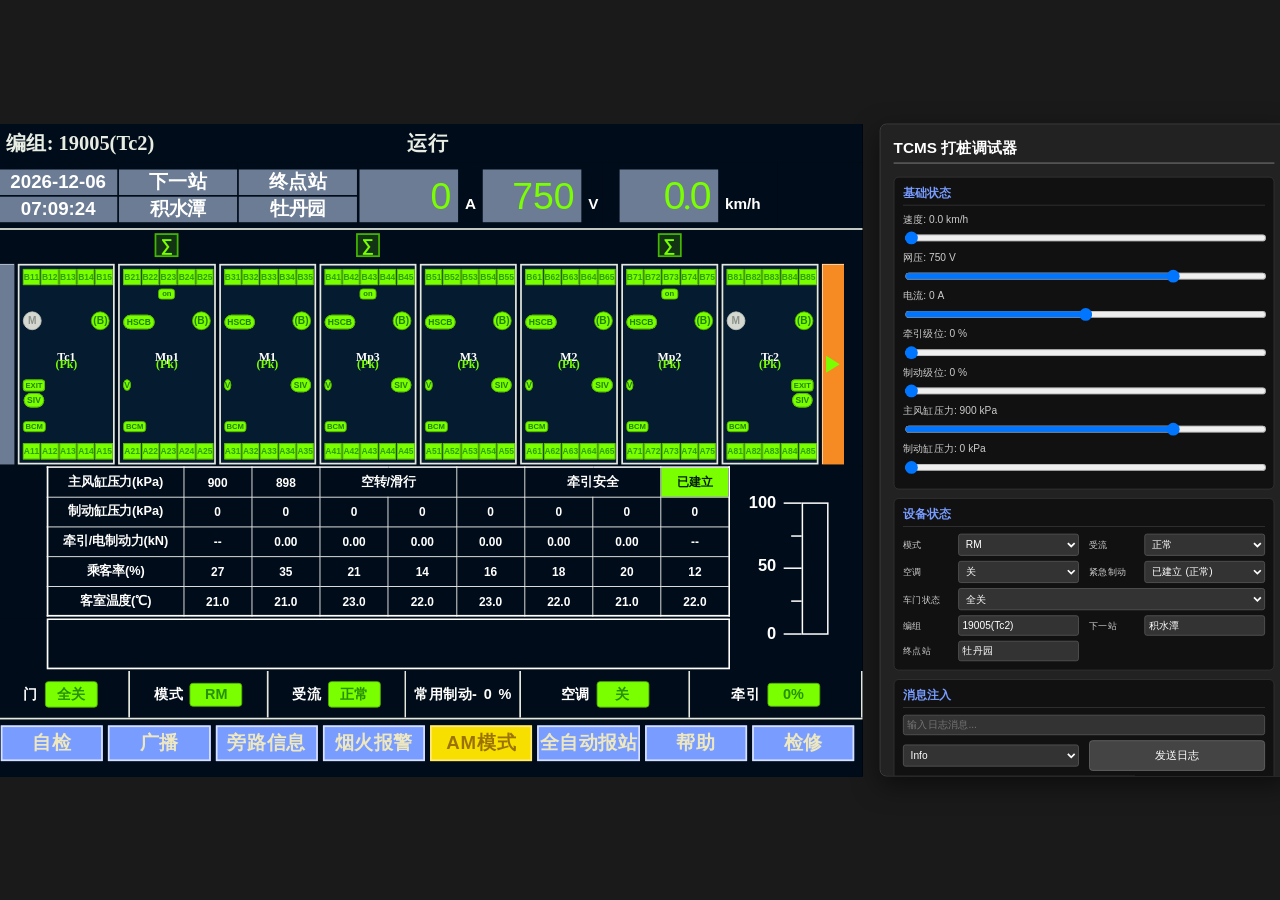
==== commit f6efb7a7: "Remove .zone::after CSS watermark Delete the .zone::after pseudo-element from tcms-dmi/index.html. T" ====
--- a/tcms-dmi/index.html
+++ b/tcms-dmi/index.html
@@ -105,16 +105,6 @@
       position:relative;
       background:rgb(0,12,25);
       overflow:hidden;
-    }
-    .zone::after{
-      content:attr(data-zone);
-      position:absolute;
-      right:6px;
-      bottom:4px;
-      color:rgba(255,255,255,.08);
-      font-size:10px;
-      font-weight:900;
-      pointer-events:none;
     }
     .z1{grid-area:1/1/2/12}
     .z2{grid-area:2/1/3/2}
